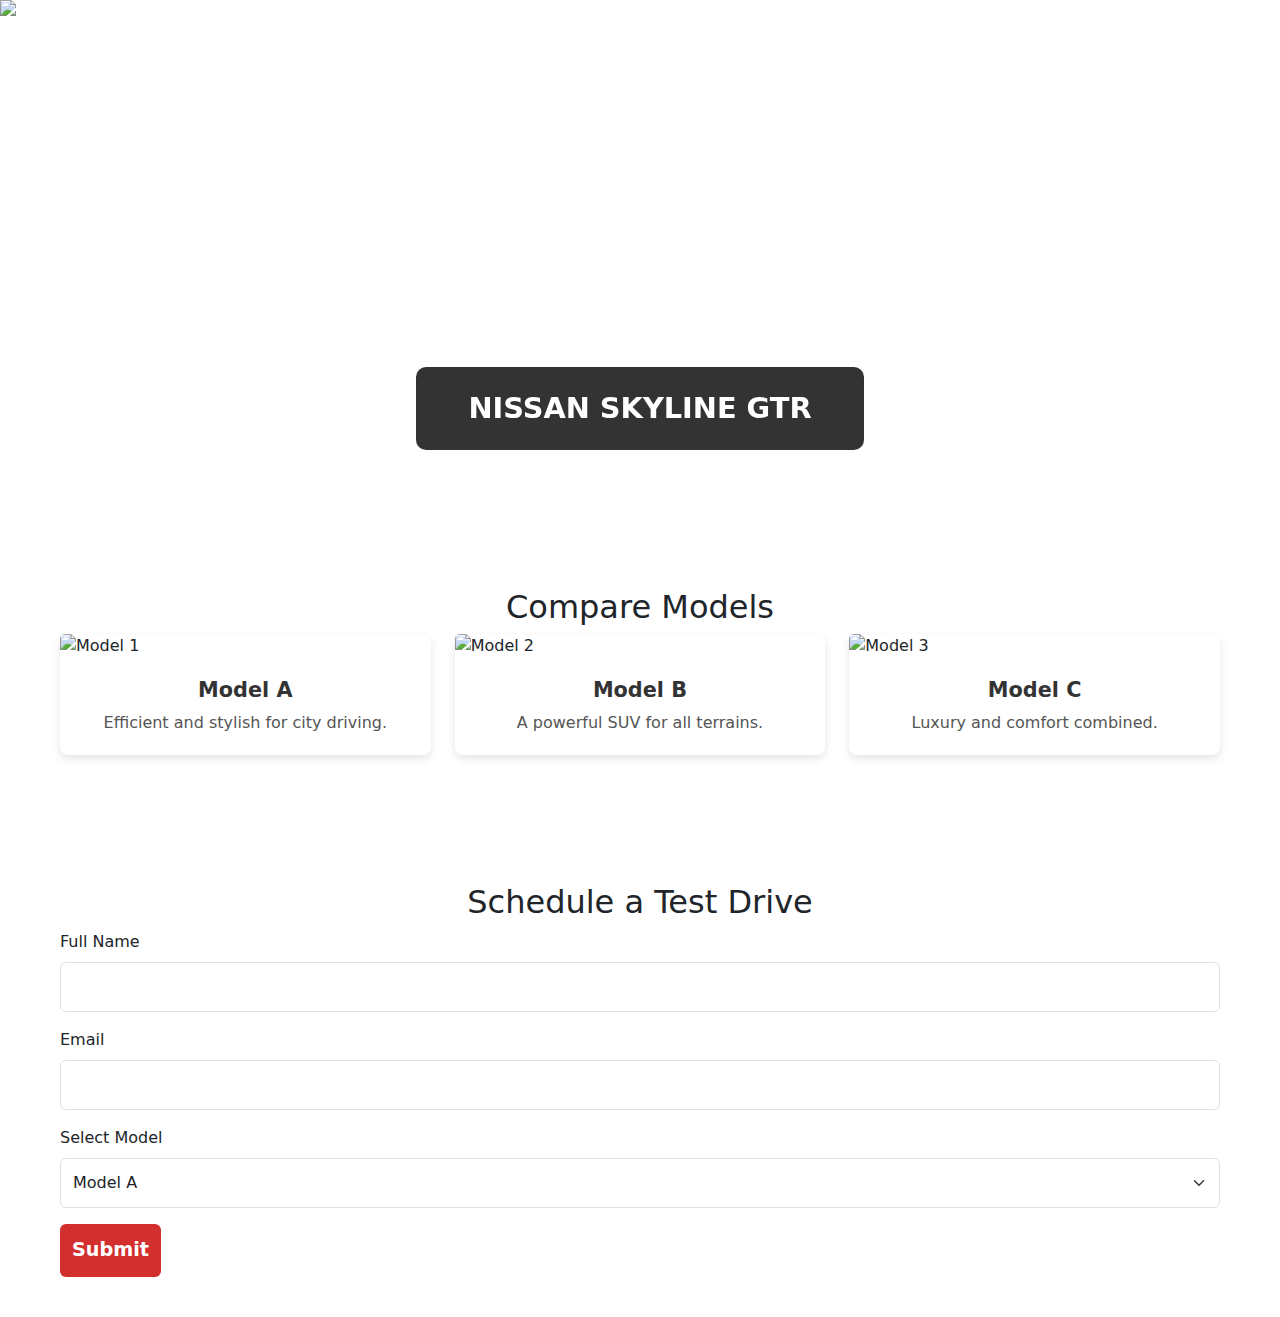
==== Inventory/inventory.html @ 0ebdfe8c "Add files via upload" ====
<!DOCTYPE html>
<html lang="en">
<head>
    <meta charset="UTF-8">
    <meta name="viewport" content="width=device-width, initial-scale=1.0">
    <title>Car Inventory</title>
    <link rel="stylesheet" href="https://cdn.jsdelivr.net/npm/bootstrap@5.3.0/dist/css/bootstrap.min.css">
    <link rel="stylesheet" href="inventory.css">
</head>
<body>
    
    <!-- Cars Carousel -->
    <div id="carCarousel" class="carousel slide" data-bs-ride="carousel">
        <div class="carousel-inner">
            <div class="carousel-item active">
                <img src="nissan-skyline-gtr.jpg" class="d-block w-100" alt="Nissan Skyline GTR">
                <div class="carousel-caption">
                    Nissan Skyline GTR
                </div>
            </div>
            <div class="carousel-item">
                <img src="pajero.jpg" class="d-block w-100" alt="Mitsubishi Pajero">
                <div class="carousel-caption">
                    Mitsubishi Pajero
                </div>
            </div>
            <div class="carousel-item">
                <img src="toyota-fortuner.jpg" class="d-block w-100" alt="Toyota Fortuner">
                <div class="carousel-caption">
                    Toyota Fortuner
                </div>
            </div>
        </div>
        <button class="carousel-control-prev" type="button" data-bs-target="#carCarousel" data-bs-slide="prev">
            <span class="carousel-control-prev-icon" aria-hidden="true"></span>
        </button>
        <button class="carousel-control-next" type="button" data-bs-target="#carCarousel" data-bs-slide="next">
            <span class="carousel-control-next-icon" aria-hidden="true"></span>
        </button>
    </div>
    
    <!-- Compare Models Section -->
    <div class="container mt-5">
        <h2 class="text-center">Compare Models</h2>
        <div class="row">
            <div class="col-md-4">
                <div class="card">
                    <img src="model1.jpg" class="card-img-top" alt="Model 1">
                    <div class="card-body">
                        <h5 class="card-title">Model A</h5>
                        <p class="card-text">Efficient and stylish for city driving.</p>
                    </div>
                </div>
            </div>
            <div class="col-md-4">
                <div class="card">
                    <img src="model2.jpg" class="card-img-top" alt="Model 2">
                    <div class="card-body">
                        <h5 class="card-title">Model B</h5>
                        <p class="card-text">A powerful SUV for all terrains.</p>
                    </div>
                </div>
            </div>
            <div class="col-md-4">
                <div class="card">
                    <img src="model3.jpg" class="card-img-top" alt="Model 3">
                    <div class="card-body">
                        <h5 class="card-title">Model C</h5>
                        <p class="card-text">Luxury and comfort combined.</p>
                    </div>
                </div>
            </div>
        </div>
    </div>
    
    <!-- Test Drive Form -->
    <div class="container mt-5">
        <h2 class="text-center">Schedule a Test Drive</h2>
        <form>
            <div class="mb-3">
                <label for="name" class="form-label">Full Name</label>
                <input type="text" class="form-control" id="name" required>
            </div>
            <div class="mb-3">
                <label for="email" class="form-label">Email</label>
                <input type="email" class="form-control" id="email" required>
            </div>
            <div class="mb-3">
                <label for="model" class="form-label">Select Model</label>
                <select class="form-select" id="model">
                    <option>Model A</option>
                    <option>Model B</option>
                    <option>Model C</option>
                </select>
            </div>
            <button type="submit" class="btn btn-danger">Submit</button>
        </form>
    </div>
    
    <script src="https://cdn.jsdelivr.net/npm/bootstrap@5.3.0/dist/js/bootstrap.bundle.min.js"></script>
</body>
</html>
---- Inventory/inventory.css ----
/* General Section Styling */
.container {
    padding: 40px 20px;
    max-width: 1200px;
    margin: 0 auto;
}

/* Centered Carousel Styling */
.carousel-container {
    max-width: 800px; /* Set a fixed width for the carousel */
    margin: 0 auto; /* Center the carousel horizontally */
    background-color: #fff; /* Add a background color for the box */
    border-radius: 10px; /* Add rounded corners */
    box-shadow: 0px 4px 10px rgba(0, 0, 0, 0.2); /* Add a shadow for the box */
    overflow: hidden; /* Ensure content stays inside the box */
    padding: 0; /* Remove padding to match the provided structure */
}

.carousel-item {
    position: relative;
    text-align: center;
    color: white;
}

.carousel img {
    width: 100%; /* Ensure the image takes up the full width of the container */
    height: 500px; /* Set a fixed height to match the provided structure */
    object-fit: cover; /* Ensure the image covers the container without distortion */
}

.carousel-caption {
    position: absolute;
    bottom: 10%;
    left: 50%;
    transform: translateX(-50%);
    background: rgba(0, 0, 0, 0.8);
    padding: 20px 30px;
    border-radius: 10px;
    font-size: 1.8rem;
    font-weight: bold;
    text-transform: uppercase;
    color: white;
}

/* Card Styling */
.card {
    border: none;
    border-radius: 8px;
    box-shadow: 0px 4px 8px rgba(0, 0, 0, 0.1);
    transition: transform 0.3s ease, box-shadow 0.3s ease;
}

.card:hover {
    transform: translateY(-5px);
    box-shadow: 0px 6px 12px rgba(0, 0, 0, 0.15);
}

/* Card Body */
.card-body {
    padding: 20px;
    text-align: center;
}

.card-body h5 {
    font-size: 1.3rem;
    font-weight: bold;
    color: #333;
}

.card-body p {
    font-size: 1rem;
    color: #555;
}

/* Test Drive Form Styling */
.form-control, .form-select {
    border-radius: 6px;
    padding: 12px;
}

.form-control:focus, .form-select:focus {
    border-color: #d32f2f;
    box-shadow: 0 0 5px rgba(211, 47, 47, 0.5);
}

/* Button Styling */
.btn-danger {
    background-color: #d32f2f;
    border: none;
    font-size: 1.2rem;
    font-weight: bold;
    padding: 12px;
    transition: background 0.3s ease;
}

.btn-danger:hover {
    background-color: #a32121;
}
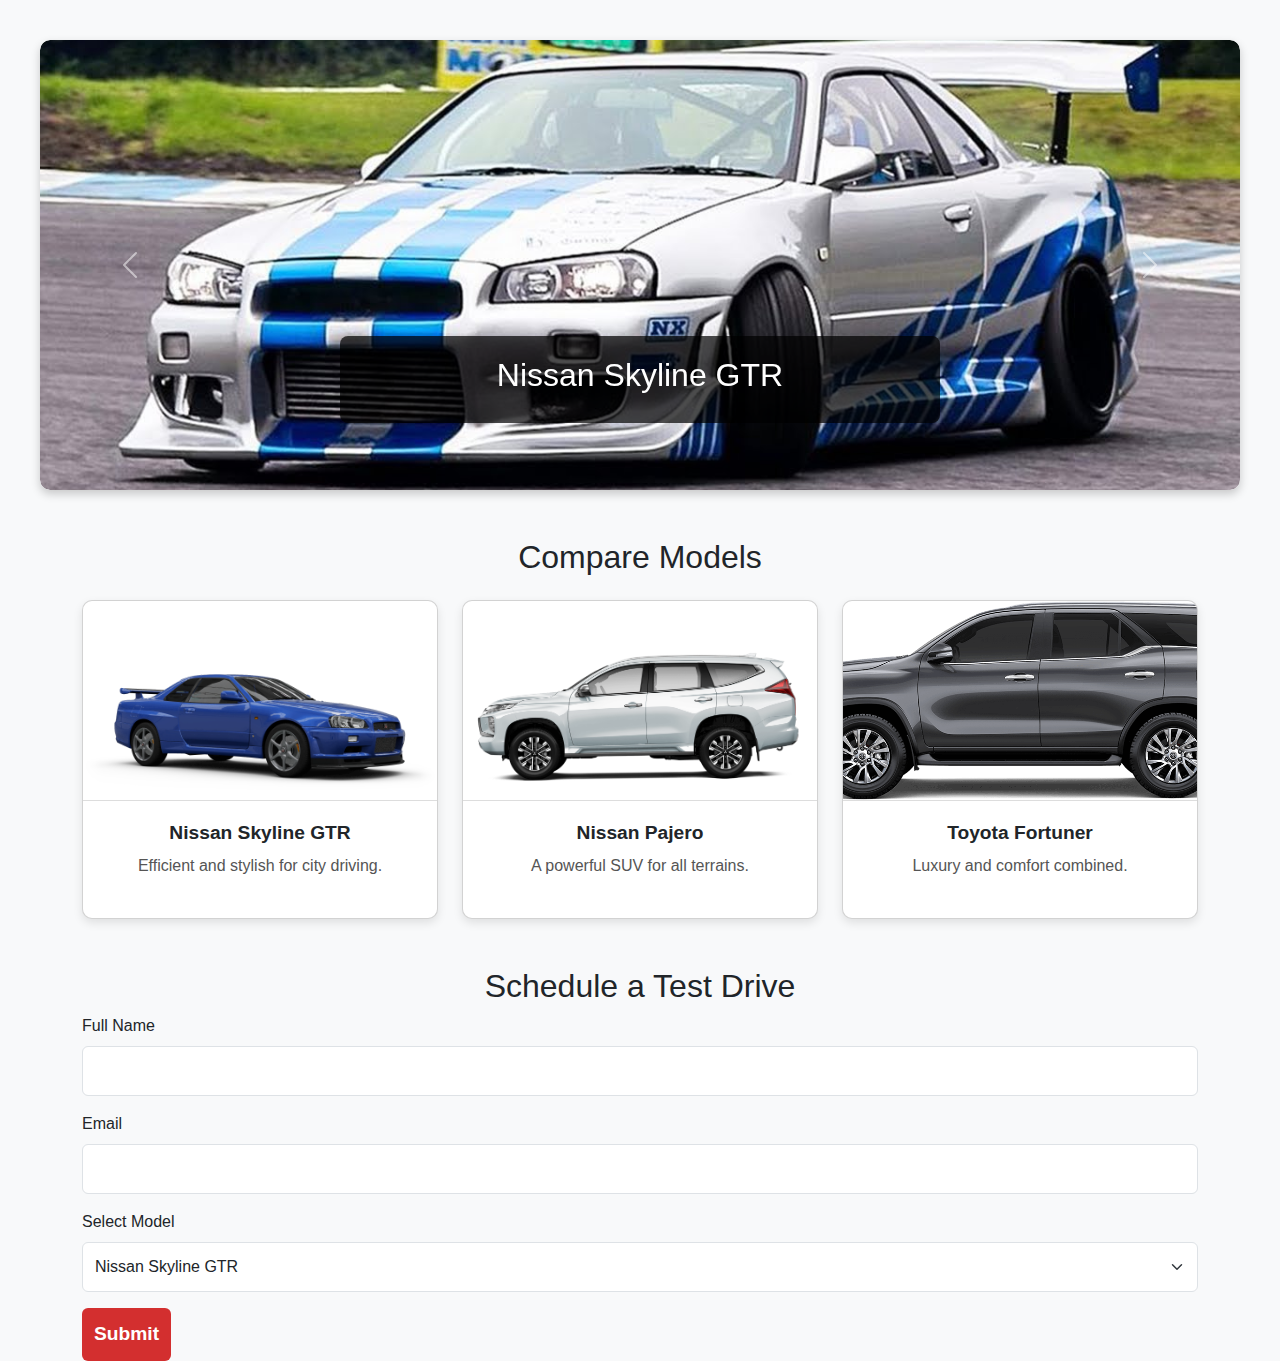
==== commit ef8a352c: "Add files via upload" ====
--- a/Inventory/inventory.html
+++ b/Inventory/inventory.html
@@ -8,73 +8,79 @@
     <link rel="stylesheet" href="inventory.css">
 </head>
 <body>
-    
-    <!-- Cars Carousel -->
-    <div id="carCarousel" class="carousel slide" data-bs-ride="carousel">
-        <div class="carousel-inner">
-            <div class="carousel-item active">
-                <img src="nissan-skyline-gtr.jpg" class="d-block w-100" alt="Nissan Skyline GTR">
-                <div class="carousel-caption">
-                    Nissan Skyline GTR
+
+
+    <!-- Hero Section (Carousel) -->
+    <section id="carouselSection" class="carousel-container">
+        <div id="carouselExample" class="carousel slide" data-bs-ride="carousel">
+            <div class="carousel-inner">
+                <div class="carousel-item active">
+                    <img src="nissan-skyline-gtr.jpg" class="d-block w-100" alt="Nissan Skyline GTR">
+                    <div class="carousel-caption">
+                        <h2 class="car-title">Nissan Skyline GTR</h2>
+        
+                    </div>
+                </div>
+                <div class="carousel-item">
+                    <img src="pajero.jpg" class="d-block w-100" alt="Mitsubishi Pajero">
+                    <div class="carousel-caption">
+                        <h2 class="car-title">Mitsubishi Pajero</h2>
+                        
+                    </div>
+                </div>
+                <div class="carousel-item">
+                    <img src="toyota-fortuner.jpg" class="d-block w-100" alt="Toyota Fortuner">
+                    <div class="carousel-caption">
+                        <h2 class="car-title">Toyota Fortuner</h2>
+                        
+                    </div>
                 </div>
             </div>
-            <div class="carousel-item">
-                <img src="pajero.jpg" class="d-block w-100" alt="Mitsubishi Pajero">
-                <div class="carousel-caption">
-                    Mitsubishi Pajero
-                </div>
-            </div>
-            <div class="carousel-item">
-                <img src="toyota-fortuner.jpg" class="d-block w-100" alt="Toyota Fortuner">
-                <div class="carousel-caption">
-                    Toyota Fortuner
-                </div>
-            </div>
+            <button class="carousel-control-prev" type="button" data-bs-target="#carouselExample" data-bs-slide="prev">
+                <span class="carousel-control-prev-icon" aria-hidden="true"></span>
+            </button>
+            <button class="carousel-control-next" type="button" data-bs-target="#carouselExample" data-bs-slide="next">
+                <span class="carousel-control-next-icon" aria-hidden="true"></span>
+            </button>
         </div>
-        <button class="carousel-control-prev" type="button" data-bs-target="#carCarousel" data-bs-slide="prev">
-            <span class="carousel-control-prev-icon" aria-hidden="true"></span>
-        </button>
-        <button class="carousel-control-next" type="button" data-bs-target="#carCarousel" data-bs-slide="next">
-            <span class="carousel-control-next-icon" aria-hidden="true"></span>
-        </button>
-    </div>
-    
+    </section>
+
     <!-- Compare Models Section -->
-    <div class="container mt-5">
-        <h2 class="text-center">Compare Models</h2>
-        <div class="row">
+    <section id="compareModels" class="container mt-5 text-center">
+        <h2>Compare Models</h2>
+        <div class="row mt-4">
             <div class="col-md-4">
                 <div class="card">
-                    <img src="model1.jpg" class="card-img-top" alt="Model 1">
+                    <img src="skyline-2.png" class="card-img-top" alt="Nissan Skyline GTR">
                     <div class="card-body">
-                        <h5 class="card-title">Model A</h5>
+                        <h5 class="card-title">Nissan Skyline GTR</h5>
                         <p class="card-text">Efficient and stylish for city driving.</p>
                     </div>
                 </div>
             </div>
             <div class="col-md-4">
                 <div class="card">
-                    <img src="model2.jpg" class="card-img-top" alt="Model 2">
+                    <img src="pajero-2.png" class="card-img-top" alt="Nissan Pajero">
                     <div class="card-body">
-                        <h5 class="card-title">Model B</h5>
+                        <h5 class="card-title">Nissan Pajero</h5>
                         <p class="card-text">A powerful SUV for all terrains.</p>
                     </div>
                 </div>
             </div>
             <div class="col-md-4">
                 <div class="card">
-                    <img src="model3.jpg" class="card-img-top" alt="Model 3">
+                    <img src="fortuner-2.png" class="card-img-top" alt="Toyota Fortuner" id="fortuner">
                     <div class="card-body">
-                        <h5 class="card-title">Model C</h5>
+                        <h5 class="card-title">Toyota Fortuner</h5>
                         <p class="card-text">Luxury and comfort combined.</p>
                     </div>
                 </div>
             </div>
         </div>
-    </div>
-    
+    </section>
+
     <!-- Test Drive Form -->
-    <div class="container mt-5">
+    <section id="testDrive" class="container mt-5">
         <h2 class="text-center">Schedule a Test Drive</h2>
         <form>
             <div class="mb-3">
@@ -88,15 +94,16 @@
             <div class="mb-3">
                 <label for="model" class="form-label">Select Model</label>
                 <select class="form-select" id="model">
-                    <option>Model A</option>
-                    <option>Model B</option>
-                    <option>Model C</option>
+                    <option>Nissan Skyline GTR</option>
+                    <option>Nissan Pajero</option>
+                    <option>Toyota Fortuner</option>
                 </select>
             </div>
             <button type="submit" class="btn btn-danger">Submit</button>
         </form>
-    </div>
-    
+    </section>
+
     <script src="https://cdn.jsdelivr.net/npm/bootstrap@5.3.0/dist/js/bootstrap.bundle.min.js"></script>
+    <script src="inventory.js"></script>
 </body>
 </html>
--- a/Inventory/inventory.css
+++ b/Inventory/inventory.css
@@ -1,78 +1,83 @@
-/* General Section Styling */
-.container {
-    padding: 40px 20px;
-    max-width: 1200px;
-    margin: 0 auto;
+/* General Styling */
+body {
+    font-family: Arial, sans-serif;
+    background-color: #f8f9fa;
 }
 
-/* Centered Carousel Styling */
+/* Carousel Section */
 .carousel-container {
-    max-width: 800px; /* Set a fixed width for the carousel */
-    margin: 0 auto; /* Center the carousel horizontally */
-    background-color: #fff; /* Add a background color for the box */
-    border-radius: 10px; /* Add rounded corners */
-    box-shadow: 0px 4px 10px rgba(0, 0, 0, 0.2); /* Add a shadow for the box */
-    overflow: hidden; /* Ensure content stays inside the box */
-    padding: 0; /* Remove padding to match the provided structure */
+    max-width: 1200px;
+    margin: 40px auto;
+    border-radius: 10px;
+    box-shadow: 0px 4px 10px rgba(0, 0, 0, 0.2);
+    overflow: hidden;
 }
 
-.carousel-item {
-    position: relative;
-    text-align: center;
-    color: white;
+/* Carousel Image Styling */
+.carousel img {
+    height: 450px;
+    object-fit: cover;
+    border-radius: 10px;
 }
 
-.carousel img {
-    width: 100%; /* Ensure the image takes up the full width of the container */
-    height: 500px; /* Set a fixed height to match the provided structure */
-    object-fit: cover; /* Ensure the image covers the container without distortion */
-}
-
+/* Carousel Caption */
 .carousel-caption {
     position: absolute;
-    bottom: 10%;
+    bottom: 15%;
     left: 50%;
     transform: translateX(-50%);
-    background: rgba(0, 0, 0, 0.8);
+    background: rgba(0, 0, 0, 0.7);
     padding: 20px 30px;
-    border-radius: 10px;
-    font-size: 1.8rem;
-    font-weight: bold;
-    text-transform: uppercase;
-    color: white;
+    border-radius: 8px;
+    text-align: center;
+    width: 50%;
 }
 
 /* Card Styling */
 .card {
-    border: none;
-    border-radius: 8px;
-    box-shadow: 0px 4px 8px rgba(0, 0, 0, 0.1);
+    height: 100%; /* Ensure all cards are equal in height */
+    display: flex;
+    flex-direction: column;
+    justify-content: space-between;
+    box-shadow: 0px 4px 10px rgba(0, 0, 0, 0.1); /* Add a subtle shadow */
+    border-radius: 10px; /* Add rounded corners */
+    overflow: hidden;
     transition: transform 0.3s ease, box-shadow 0.3s ease;
 }
 
 .card:hover {
-    transform: translateY(-5px);
-    box-shadow: 0px 6px 12px rgba(0, 0, 0, 0.15);
+    transform: translateY(-5px); /* Add hover effect */
+    box-shadow: 0px 6px 15px rgba(0, 0, 0, 0.2);
 }
 
-/* Card Body */
+/* Card Image Styling */
+.card-img-top {
+    height: 200px; /* Set a fixed height for all images */
+    object-fit: cover; /* Ensure images cover the area without distortion */
+    border-bottom: 1px solid #ddd; /* Add a subtle border between the image and body */
+}
+
+/* Card Body Styling */
 .card-body {
     padding: 20px;
     text-align: center;
+    margin-bottom: 20px;
 }
 
-.card-body h5 {
-    font-size: 1.3rem;
+/* Card Title Styling */
+.card-title {
+    font-size: 1.2rem;
     font-weight: bold;
-    color: #333;
+    margin-bottom: 10px;
 }
 
-.card-body p {
+/* Card Text Styling */
+.card-text {
     font-size: 1rem;
     color: #555;
 }
 
-/* Test Drive Form Styling */
+/* Test Drive Form */
 .form-control, .form-select {
     border-radius: 6px;
     padding: 12px;
@@ -90,9 +95,8 @@
     font-size: 1.2rem;
     font-weight: bold;
     padding: 12px;
-    transition: background 0.3s ease;
 }
 
 .btn-danger:hover {
     background-color: #a32121;
-}+}
